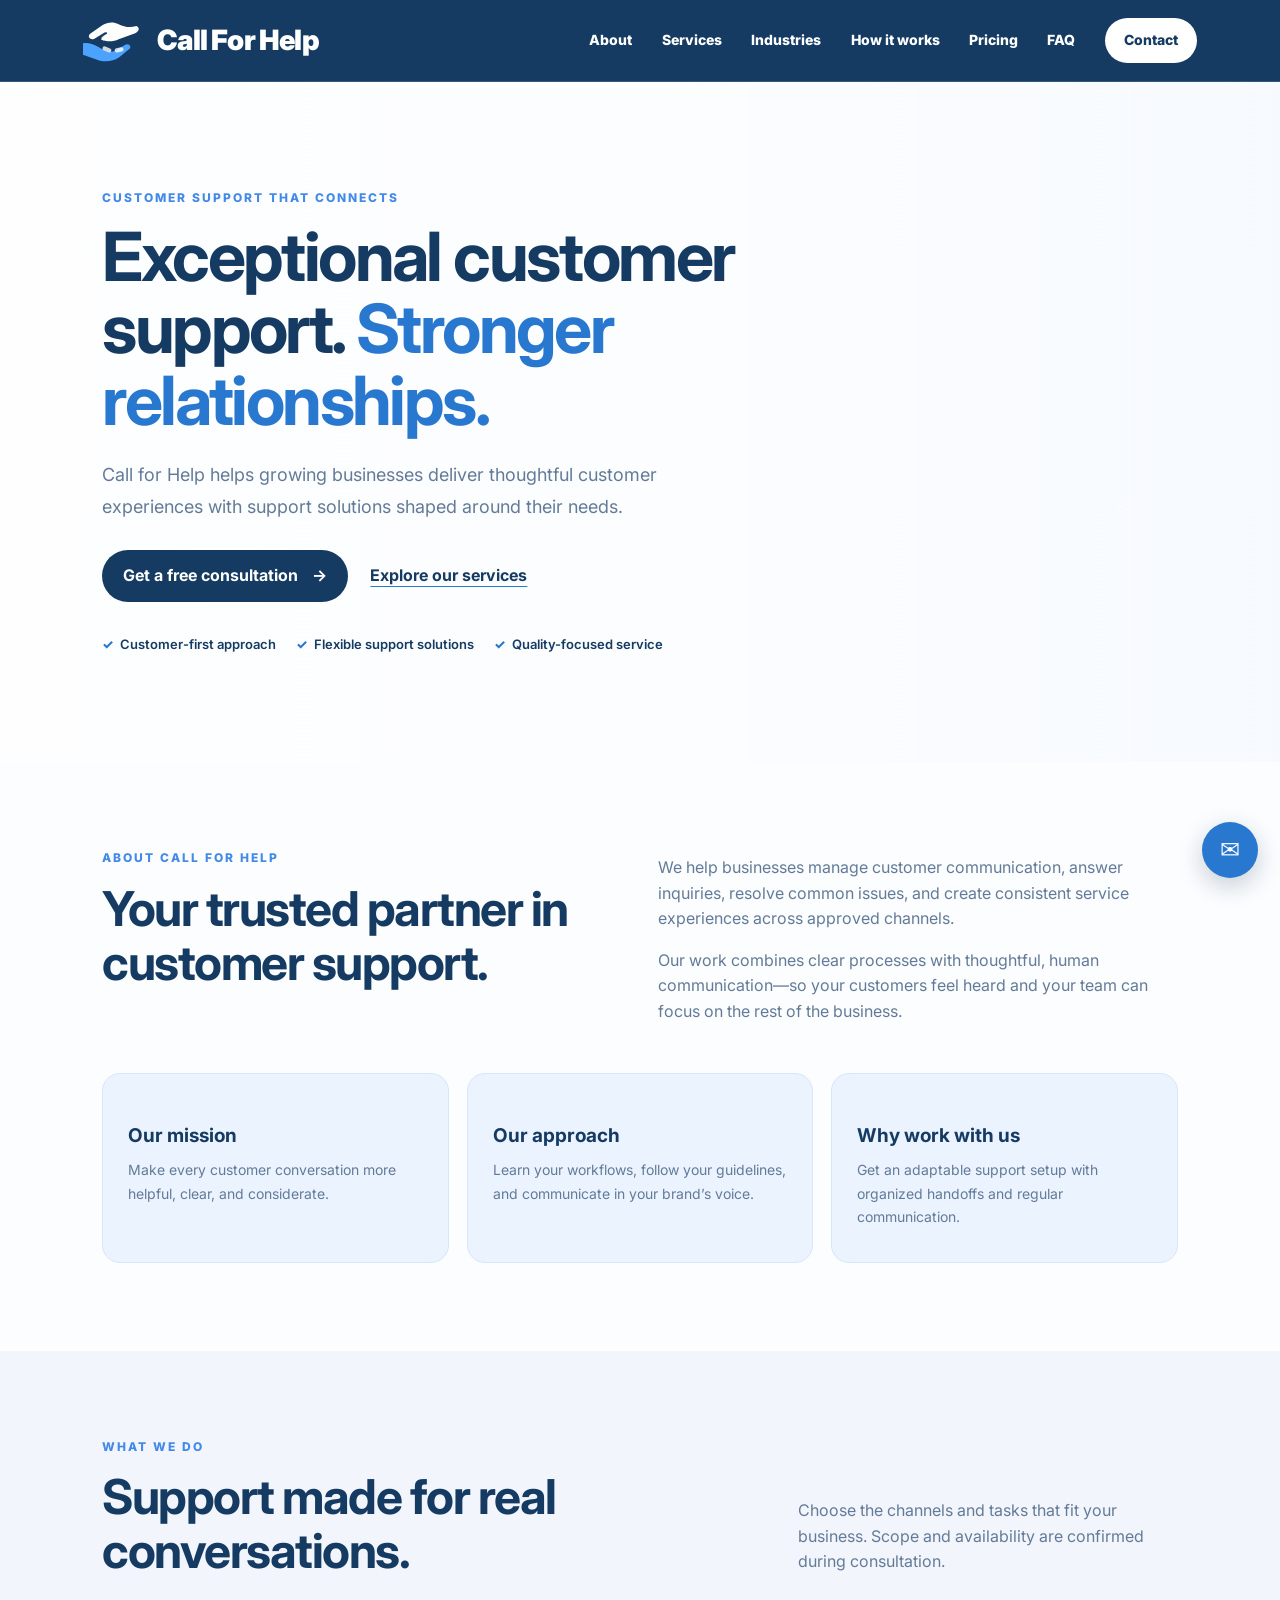
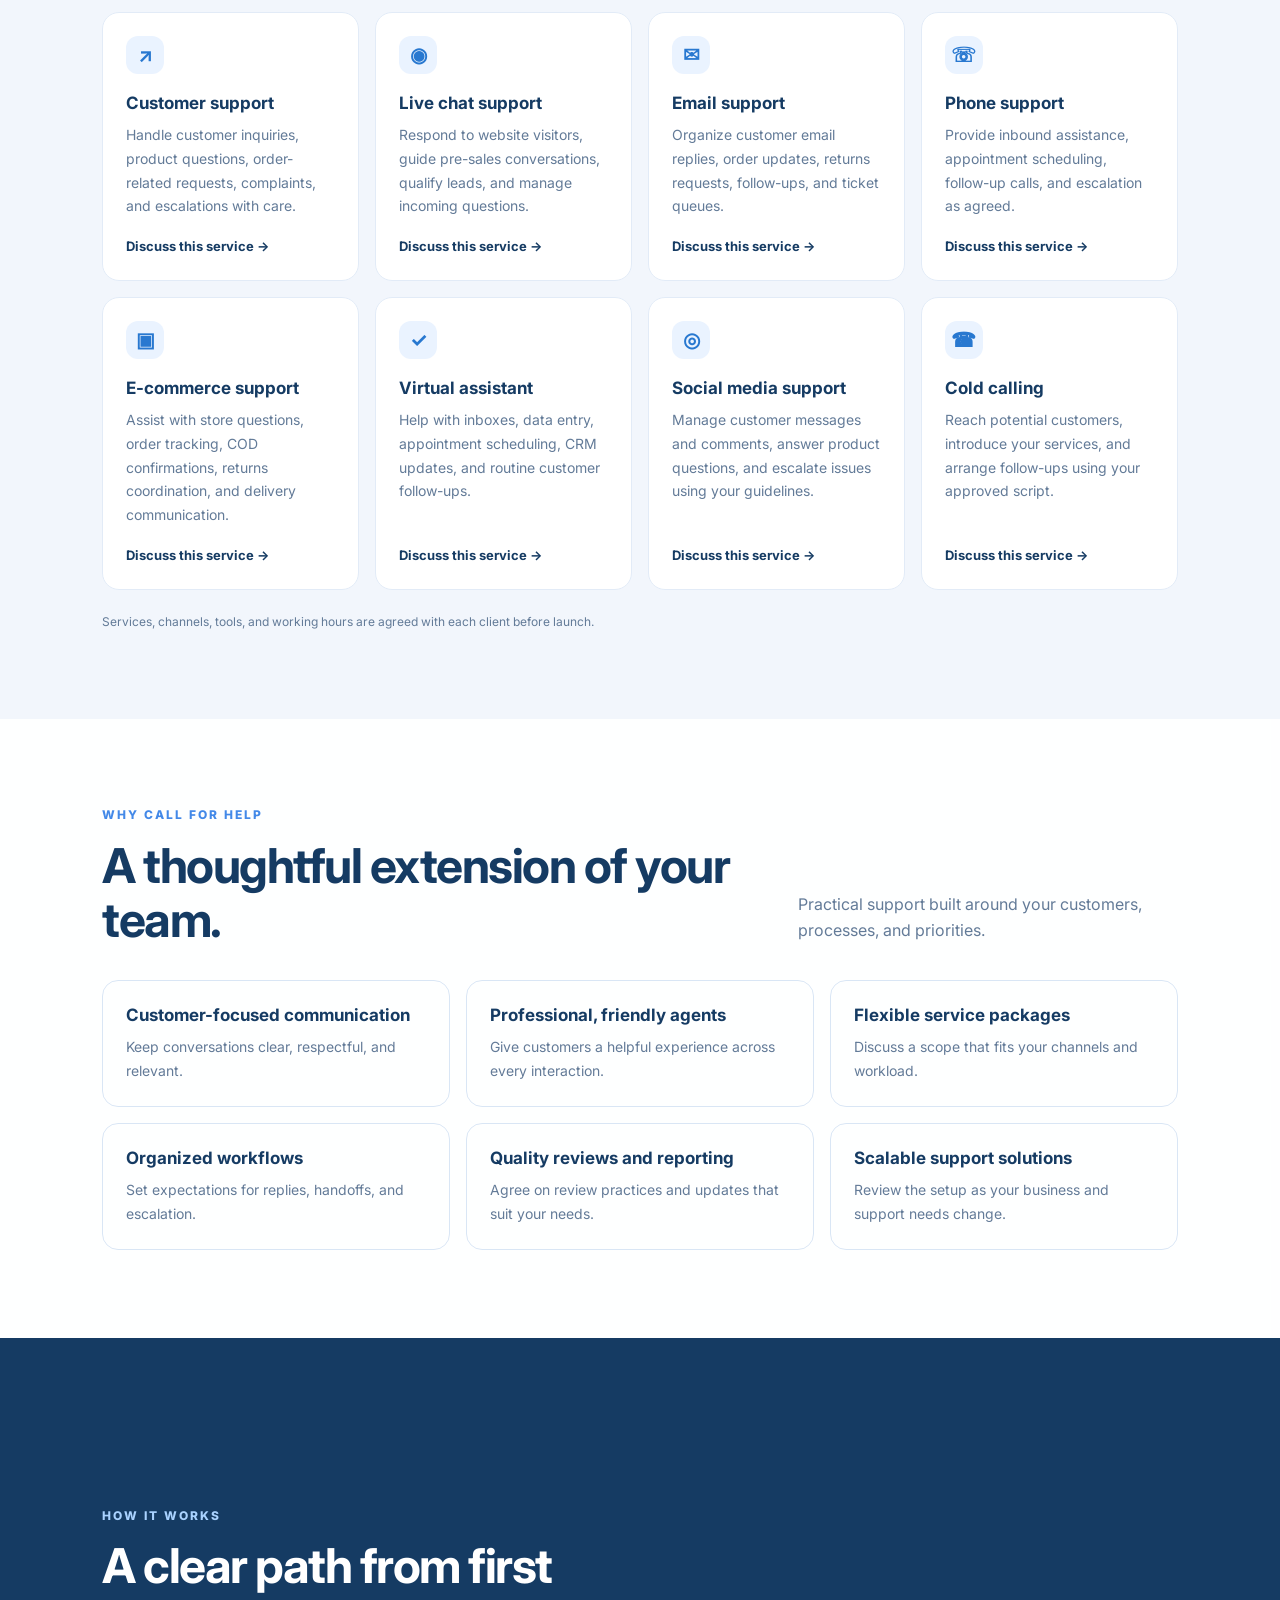
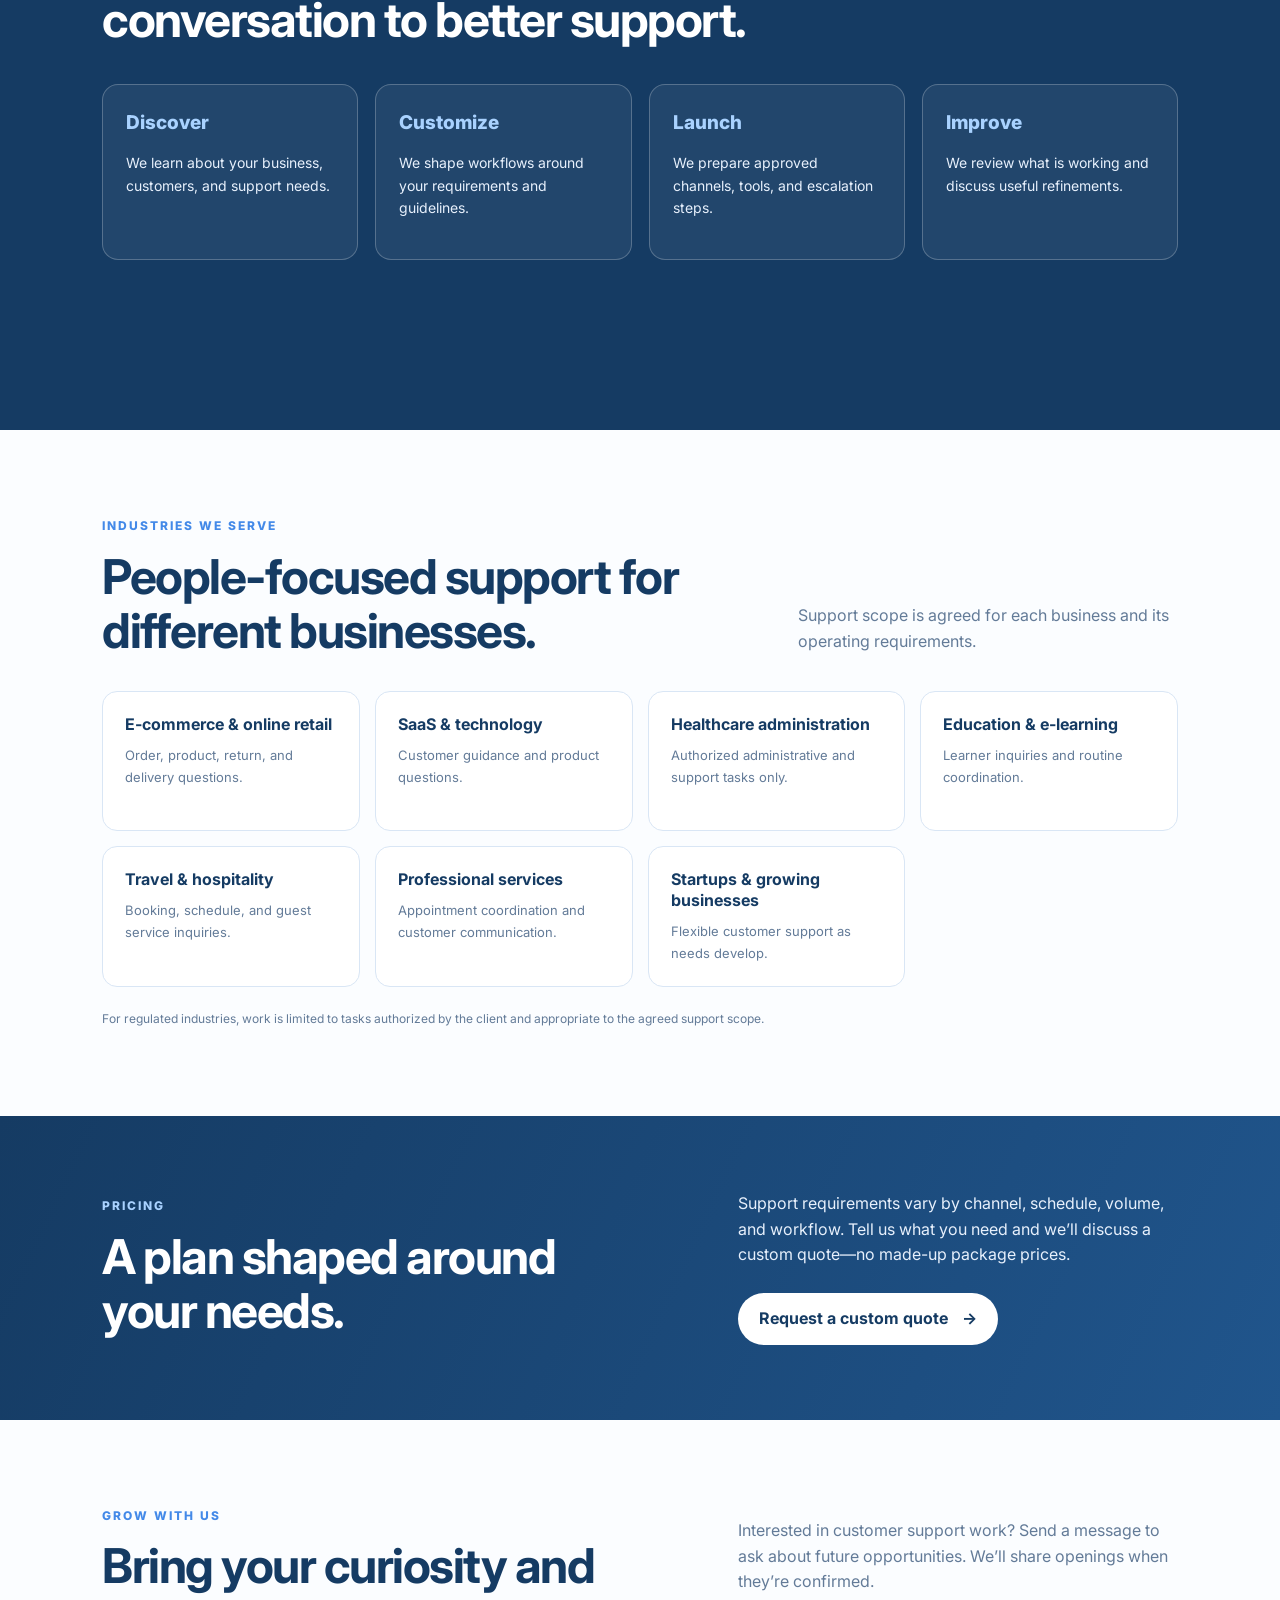
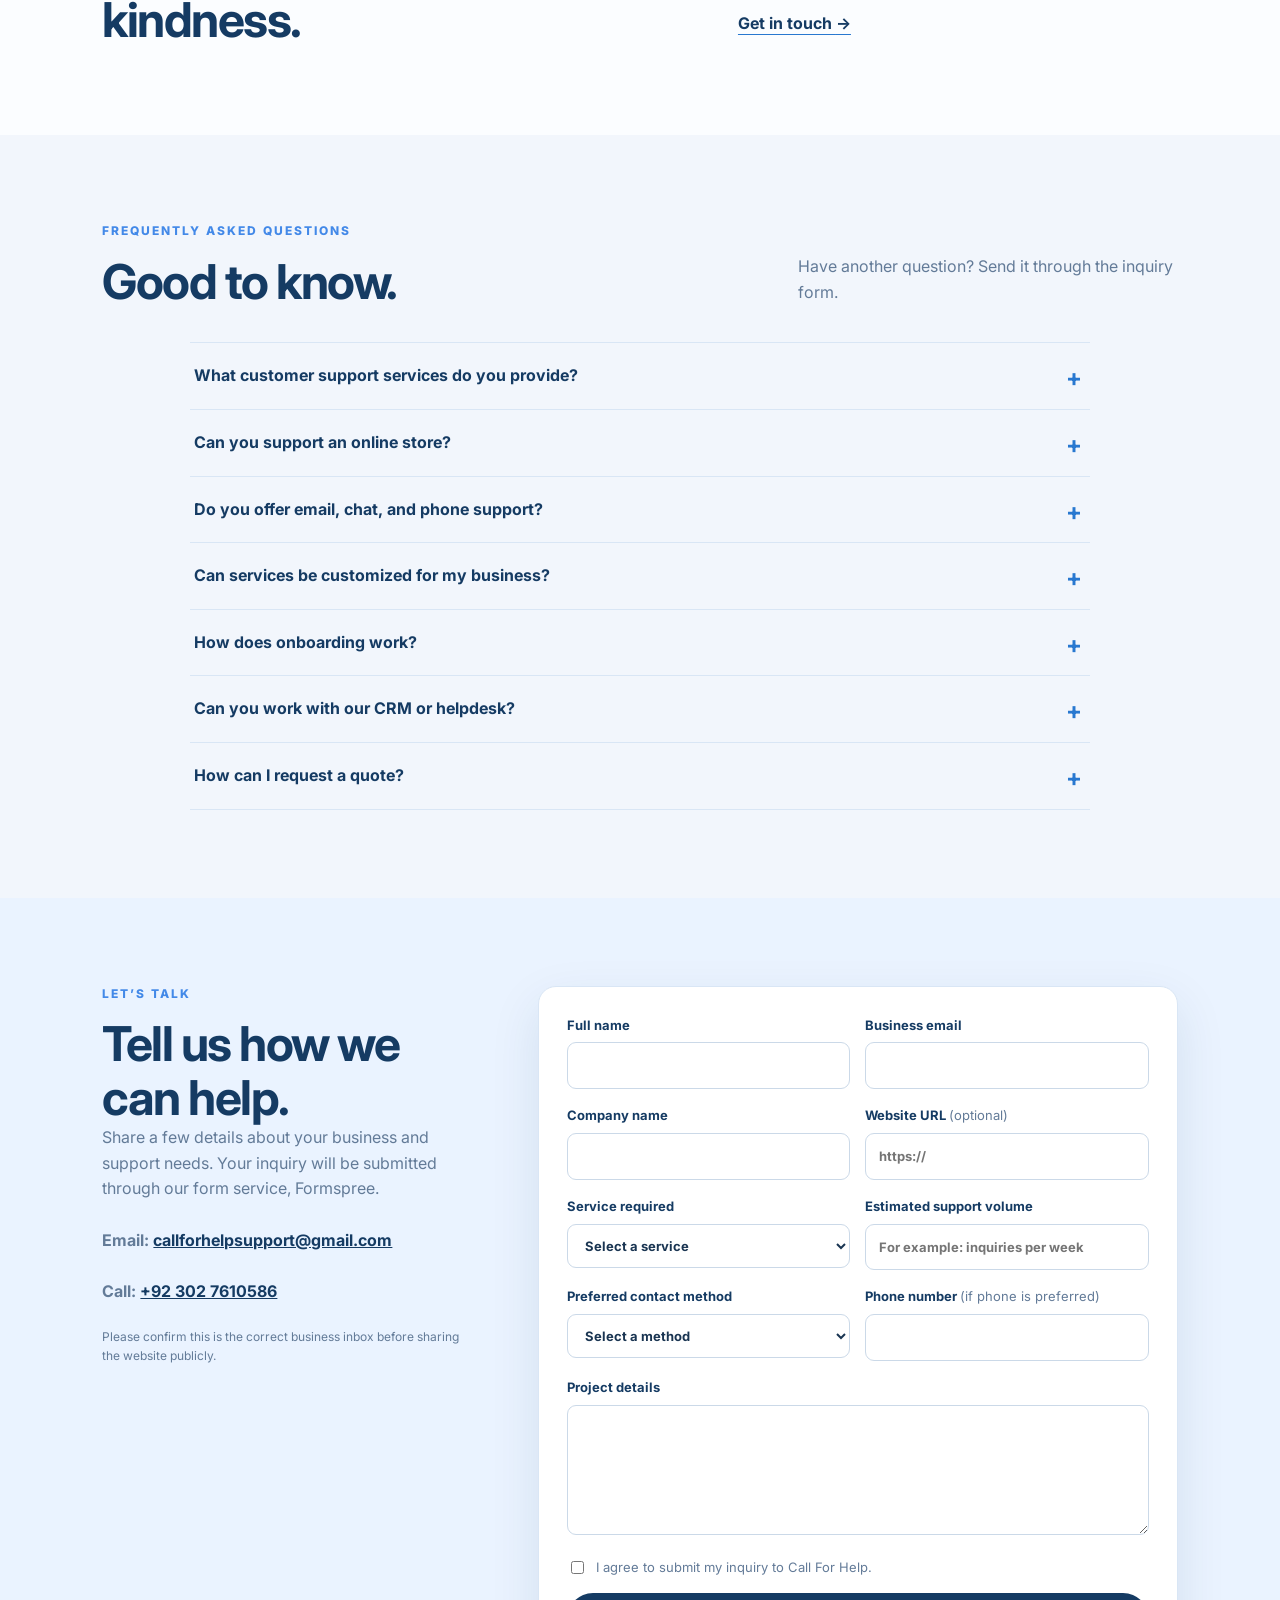
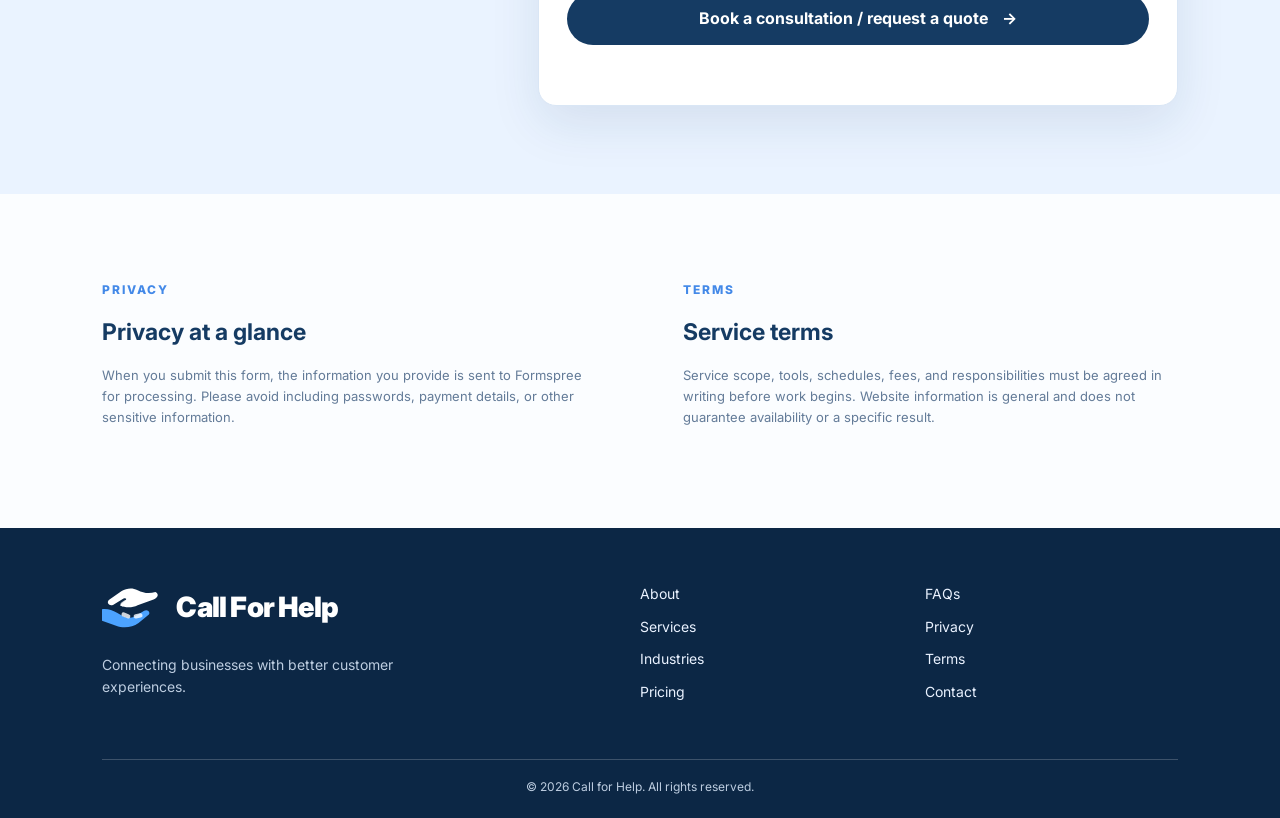
==== index.html @ e52db5e7 "Improve homepage SEO title and description" ====
<!DOCTYPE html>
<html lang="en">
<head>
  <meta charset="UTF-8">
  <meta name="viewport" content="width=device-width, initial-scale=1.0">
  <meta name="description" content="Call For Help provides professional customer support, live chat, email support, e-commerce assistance, virtual assistant and social media support for growing businesses.">
  <meta name="theme-color" content="#153b63">
  <meta property="og:title" content="Call for Help | Customer Support Services">
  <meta property="og:description" content="Customer support that helps businesses build better customer experiences.">
  <meta property="og:type" content="website">
  <title>Call For Help | Customer Support, Live Chat & Virtual Assistant Services</title>
  <link rel="icon" type="image/svg+xml" href="favicon.svg">
  <link rel="preconnect" href="https://fonts.googleapis.com">
  <link rel="preconnect" href="https://fonts.gstatic.com" crossorigin>
  <link href="https://fonts.googleapis.com/css2?family=Inter:wght@400;500;600;700;800&display=swap" rel="stylesheet">
  <link rel="stylesheet" href="style.css">
</head>
<body>
  <header class="site-header">
    <a class="brand" href="#home" aria-label="Call for Help home">
      <svg class="brand-mark" viewBox="0 0 64 48" aria-hidden="true"><path d="M57 8c-7 2-13 1-19-2-6-3-12-2-17 1L8 16c-3 2-2 6 2 6 1 0 2 0 3-1l10-6c2-1 4 0 2 2l-6 5c6 3 13 3 19 0l17-6c5-2 6-6 2-8Z" fill="#ffffff"/><path d="M7 27c7-2 13 0 19 3l7 4c4 2 8 2 12 0l10-6c3-2 7 1 5 4L49 41c-7 5-16 6-24 3L8 38c-6-2-7-8-1-11Z" fill="#4ca3ff" transform="translate(-10 0)"/><path d="M22 21l3-2m8 0 4-2m-14 15 5 2m8 0 5-1" fill="none" stroke="#fff" stroke-width="1.5" stroke-linecap="round" opacity=".8"/></svg>
      <span>Call For Help</span>
    </a>
    <button class="menu-toggle" type="button" aria-label="Open navigation" aria-expanded="false" aria-controls="main-nav">
      <span></span><span></span><span></span>
    </button>
    <nav class="main-nav" id="main-nav" aria-label="Main navigation">
      <a href="about.html">About</a>
      <a href="services.html">Services</a>
      <a href="industries.html">Industries</a>
      <a href="#how-it-works">How it works</a>
      <a href="pricing.html">Pricing</a>
      <a href="#faq">FAQ</a>
      <a class="nav-cta" href="contact.html">Contact</a>
    </nav>
  </header>

  <main>
    <section class="hero" id="home">
      <video class="hero-background-video" autoplay muted loop playsinline preload="metadata" aria-hidden="true">
        <source src="call-for-help-hero.mp4" type="video/mp4">
      </video>
      <div class="hero-copy">
        <p class="eyebrow">CUSTOMER SUPPORT THAT CONNECTS</p>
        <h1>Exceptional customer support. <span>Stronger relationships.</span></h1>
        <p class="hero-lede">Call for Help helps growing businesses deliver thoughtful customer experiences with support solutions shaped around their needs.</p>
        <div class="hero-actions">
          <a class="button" href="#contact">Get a free consultation <span aria-hidden="true">→</span></a>
          <a class="text-link" href="#services">Explore our services</a>
        </div>
        <ul class="trust-points" aria-label="Our approach">
          <li>Customer-first approach</li>
          <li>Flexible support solutions</li>
          <li>Quality-focused service</li>
        </ul>
      </div>
    </section>

    <section class="intro section-wrap" id="about">

      <div class="section-title">
        <p class="eyebrow">ABOUT CALL FOR HELP</p>
        <h2>Your trusted partner in customer support.</h2>
      </div>
      <div class="intro-copy">
        <p>We help businesses manage customer communication, answer inquiries, resolve common issues, and create consistent service experiences across approved channels.</p>
        <p>Our work combines clear processes with thoughtful, human communication—so your customers feel heard and your team can focus on the rest of the business.</p>
      </div>
      <div class="about-grid">
        <article class="soft-card"><span class="card-icon"></span><h3>Our mission</h3><p>Make every customer conversation more helpful, clear, and considerate.</p></article>
        <article class="soft-card"><span class="card-icon"></span><h3>Our approach</h3><p>Learn your workflows, follow your guidelines, and communicate in your brand’s voice.</p></article>
        <article class="soft-card"><span class="card-icon"></span><h3>Why work with us</h3><p>Get an adaptable support setup with organized handoffs and regular communication.</p></article>
      </div>
    </section>

    <section class="services section-wrap" id="services">
      <div class="section-heading">
        <div><p class="eyebrow">WHAT WE DO</p><h2>Support made for real conversations.</h2></div>
        <p>Choose the channels and tasks that fit your business. Scope and availability are confirmed during consultation.</p>
      </div>
      <div class="service-grid">
        <article class="service-card"><span class="service-icon">↗</span><h3>Customer support</h3><p>Handle customer inquiries, product questions, order-related requests, complaints, and escalations with care.</p><a href="#contact">Discuss this service <span aria-hidden="true">→</span></a></article>
        <article class="service-card"><span class="service-icon">◉</span><h3>Live chat support</h3><p>Respond to website visitors, guide pre-sales conversations, qualify leads, and manage incoming questions.</p><a href="#contact">Discuss this service <span aria-hidden="true">→</span></a></article>
        <article class="service-card"><span class="service-icon">✉</span><h3>Email support</h3><p>Organize customer email replies, order updates, returns requests, follow-ups, and ticket queues.</p><a href="#contact">Discuss this service <span aria-hidden="true">→</span></a></article>
        <article class="service-card"><span class="service-icon">☏</span><h3>Phone support</h3><p>Provide inbound assistance, appointment scheduling, follow-up calls, and escalation as agreed.</p><a href="#contact">Discuss this service <span aria-hidden="true">→</span></a></article>
        <article class="service-card"><span class="service-icon">▣</span><h3>E-commerce support</h3><p>Assist with store questions, order tracking, COD confirmations, returns coordination, and delivery communication.</p><a href="#contact">Discuss this service <span aria-hidden="true">→</span></a></article>
        <article class="service-card"><span class="service-icon">✓</span><h3>Virtual assistant</h3><p>Help with inboxes, data entry, appointment scheduling, CRM updates, and routine customer follow-ups.</p><a href="#contact">Discuss this service <span aria-hidden="true">→</span></a></article>
        <article class="service-card"><span class="service-icon">◎</span><h3>Social media support</h3><p>Manage customer messages and comments, answer product questions, and escalate issues using your guidelines.</p><a href="#contact">Discuss this service <span aria-hidden="true">→</span></a></article>
        <article class="service-card"><span class="service-icon">☎</span><h3>Cold calling</h3><p>Reach potential customers, introduce your services, and arrange follow-ups using your approved script.</p><a href="#contact">Discuss this service <span aria-hidden="true">→</span></a></article>
      </div>
      <p class="fine-print">Services, channels, tools, and working hours are agreed with each client before launch.</p>
    </section>

    <section class="benefits section-wrap" id="why-us">
      <video class="benefits-background-video" autoplay muted loop playsinline preload="metadata" aria-hidden="true">
        <source src="why-call-for-help-bg.mp4" type="video/mp4">
      </video>
<div class="section-heading">
        <div><p class="eyebrow">WHY CALL FOR HELP</p><h2>A thoughtful extension of your team.</h2></div>
        <p>Practical support built around your customers, processes, and priorities.</p>
      </div>
      <div class="benefit-grid">
        <article><h3>Customer-focused communication</h3><p>Keep conversations clear, respectful, and relevant.</p></article>
        <article><h3>Professional, friendly agents</h3><p>Give customers a helpful experience across every interaction.</p></article>
        <article><h3>Flexible service packages</h3><p>Discuss a scope that fits your channels and workload.</p></article>
        <article><h3>Organized workflows</h3><p>Set expectations for replies, handoffs, and escalation.</p></article>
        <article><h3>Quality reviews and reporting</h3><p>Agree on review practices and updates that suit your needs.</p></article>
        <article><h3>Scalable support solutions</h3><p>Review the setup as your business and support needs change.</p></article>
      </div>
    </section>

    <section class="process" id="how-it-works">
      <div class="section-wrap">
        <p class="eyebrow">HOW IT WORKS</p>
        <h2>A clear path from first conversation to better support.</h2>
        <div class="process-grid">
          <article><span>Discover</span><p>We learn about your business, customers, and support needs.</p></article>
          <article><span>Customize</span><p>We shape workflows around your requirements and guidelines.</p></article>
          <article><span>Launch</span><p>We prepare approved channels, tools, and escalation steps.</p></article>
          <article><span>Improve</span><p>We review what is working and discuss useful refinements.</p></article>
        </div>
      </div>
    </section>

    <section class="industries section-wrap" id="industries">
      <div class="section-heading">
        <div><p class="eyebrow">INDUSTRIES WE SERVE</p><h2>People-focused support for different businesses.</h2></div>
        <p>Support scope is agreed for each business and its operating requirements.</p>
      </div>
      <div class="industry-grid">
        <article><h3>E-commerce & online retail</h3><p>Order, product, return, and delivery questions.</p></article>
        <article><h3>SaaS & technology</h3><p>Customer guidance and product questions.</p></article>
        <article><h3>Healthcare administration</h3><p>Authorized administrative and support tasks only.</p></article>
        <article><h3>Education & e-learning</h3><p>Learner inquiries and routine coordination.</p></article>
        <article><h3>Travel & hospitality</h3><p>Booking, schedule, and guest service inquiries.</p></article>
        <article><h3>Professional services</h3><p>Appointment coordination and customer communication.</p></article>
        <article><h3>Startups & growing businesses</h3><p>Flexible customer support as needs develop.</p></article>
      </div>
      <p class="fine-print">For regulated industries, work is limited to tasks authorized by the client and appropriate to the agreed support scope.</p>
    </section>

    <section class="pricing" id="pricing">
      <div class="pricing-inner">
        <div><p class="eyebrow">PRICING</p><h2>A plan shaped around your needs.</h2></div>
        <div><p>Support requirements vary by channel, schedule, volume, and workflow. Tell us what you need and we’ll discuss a custom quote—no made-up package prices.</p><a class="button button-light" href="#contact">Request a custom quote <span aria-hidden="true">→</span></a></div>
      </div>
    </section>

    <section class="careers section-wrap" id="careers">
      <div><p class="eyebrow">GROW WITH US</p><h2>Bring your curiosity and kindness.</h2></div>
      <div><p>Interested in customer support work? Send a message to ask about future opportunities. We’ll share openings when they’re confirmed.</p><a class="text-link" href="#contact">Get in touch <span aria-hidden="true">→</span></a></div>
    </section>

    <section class="faq section-wrap" id="faq">
      <div class="section-heading"><div><p class="eyebrow">FREQUENTLY ASKED QUESTIONS</p><h2>Good to know.</h2></div><p>Have another question? Send it through the inquiry form.</p></div>
      <div class="faq-list">
        <details><summary>What customer support services do you provide?</summary><p>Possible services include customer support, live chat, email, phone, e-commerce, virtual assistant, social media, and cold calling. We confirm the available scope together.</p></details>
        <details><summary>Can you support an online store?</summary><p>We can discuss order status, product questions, COD confirmation, returns coordination, and delivery-related communication according to your store processes.</p></details>
        <details><summary>Do you offer email, chat, and phone support?</summary><p>These channels can be discussed during consultation. Availability and coverage depend on the agreed service scope.</p></details>
        <details><summary>Can services be customized for my business?</summary><p>Yes. We can discuss your channels, workflows, guidelines, schedule, and escalation requirements before agreeing on a setup.</p></details>
        <details><summary>How does onboarding work?</summary><p>We start by learning your business and support needs, then agree on workflows, approved tools, guidelines, and launch steps.</p></details>
        <details><summary>Can you work with our CRM or helpdesk?</summary><p>Tell us which tools you use. Any access, compatibility, and integration needs must be reviewed and agreed before work begins.</p></details>
        <details><summary>How can I request a quote?</summary><p>Use the inquiry form below and include your service needs, expected support volume, and preferred contact method.</p></details>
      </div>
    </section>

    <section class="contact-section" id="contact">
      <div class="section-wrap contact-layout">
        <div class="contact-copy">
          <p class="eyebrow">LET’S TALK</p>
          <h2>Tell us how we can help.</h2>
          <p>Share a few details about your business and support needs. Your inquiry will be submitted through our form service, Formspree.</p>
          <p class="contact-email">Email: <a href="mailto:callforhelpsupport@gmail.com">callforhelpsupport@gmail.com</a></p>
          <p class="contact-email">Call: <a href="tel:+923027610586">+92 302 7610586</a></p>
          <p class="fine-print">Please confirm this is the correct business inbox before sharing the website publicly.</p>
        </div>
        <form class="contact-form" id="inquiry-form">
          <div class="form-row">
            <label>Full name<input name="name" autocomplete="name" required></label>
            <label>Business email<input name="email" type="email" autocomplete="email" required></label>
          </div>
          <div class="form-row">
            <label>Company name<input name="company" autocomplete="organization" required></label>
            <label>Website URL <span>(optional)</span><input name="website" type="url" placeholder="https://"></label>
          </div>
          <div class="form-row">
            <label>Service required<select name="service" required><option value="" selected disabled>Select a service</option><option>Customer support</option><option>Live chat support</option><option>Email support</option><option>Phone support</option><option>E-commerce support</option><option>Virtual assistant</option><option>Social media support</option><option>Cold calling</option><option>Not sure yet</option></select></label>
            <label>Estimated support volume<input name="volume" placeholder="For example: inquiries per week" required></label>
          </div>
          <div class="form-row">
            <label>Preferred contact method<select name="contactMethod" required><option value="" selected disabled>Select a method</option><option>Email</option><option>Phone</option><option>Video call</option></select></label>
            <label>Phone number <span>(if phone is preferred)</span><input name="phone" type="tel" autocomplete="tel"></label>
          </div>
          <label>Project details<textarea name="details" rows="5" required></textarea></label>
          <label class="honeypot" aria-hidden="true">Leave this field empty<input name="website_check" tabindex="-1" autocomplete="off"></label>
          <label class="consent"><input name="consent" type="checkbox" required><span>I agree to submit my inquiry to Call For Help.</span></label>
          <button class="button" type="submit">Book a consultation / request a quote <span aria-hidden="true">→</span></button>
          <p class="form-status" id="form-status" role="status" aria-live="polite"></p>
        </form>
      </div>
    </section>

    <section class="legal section-wrap" id="privacy">
      <div><p class="eyebrow">PRIVACY</p><h2>Privacy at a glance</h2><p>When you submit this form, the information you provide is sent to Formspree for processing. Please avoid including passwords, payment details, or other sensitive information.</p></div>
      <div id="terms"><p class="eyebrow">TERMS</p><h2>Service terms</h2><p>Service scope, tools, schedules, fees, and responsibilities must be agreed in writing before work begins. Website information is general and does not guarantee availability or a specific result.</p></div>
    </section>
  </main>

  <footer class="site-footer">
    <div class="footer-brand"><a class="brand" href="#home"><svg class="brand-mark" viewBox="0 0 64 48" aria-hidden="true"><path d="M57 8c-7 2-13 1-19-2-6-3-12-2-17 1L8 16c-3 2-2 6 2 6 1 0 2 0 3-1l10-6c2-1 4 0 2 2l-6 5c6 3 13 3 19 0l17-6c5-2 6-6 2-8Z" fill="#ffffff"/><path d="M7 27c7-2 13 0 19 3l7 4c4 2 8 2 12 0l10-6c3-2 7 1 5 4L49 41c-7 5-16 6-24 3L8 38c-6-2-7-8-1-11Z" fill="#4ca3ff" transform="translate(-10 0)"/><path d="M22 21l3-2m8 0 4-2m-14 15 5 2m8 0 5-1" fill="none" stroke="#fff" stroke-width="1.5" stroke-linecap="round" opacity=".8"/></svg><span>Call For Help</span></a><p>Connecting businesses with better customer experiences.</p></div>
    <div class="footer-links">
  <a href="about.html">About</a>
  <a href="services.html">Services</a>
  <a href="industries.html">Industries</a>
  <a href="pricing.html">Pricing</a>
</div>

<div class="footer-links">
  <a href="#faq">FAQs</a>
  <a href="#privacy">Privacy</a>
  <a href="#terms">Terms</a>
  <a href="contact.html">Contact</a>
</div>
    <p class="copyright">© <span id="current-year">2026</span> Call for Help. All rights reserved.</p>
  </footer>

  <section class="chat-popover" id="chat-popover" role="dialog" aria-label="Contact Call for Help" hidden>
    <div class="chat-popover-head">
      <span class="chat-status" aria-hidden="true"></span>
      <div><strong>Call for Help</strong><small>How can we help?</small></div>
      <button class="chat-close" id="chat-close" type="button" aria-label="Close contact box">×</button>
    </div>
    <p>Send us your question or tell us about the support your business needs.</p>
    <a class="chat-action" href="#contact" id="chat-form-link">Open inquiry form <span aria-hidden="true">→</span></a>
    <a class="chat-email" href="tel:+923027610586">Call +92 302 7610586</a>
    <a class="chat-email" href="mailto:callforhelpsupport@gmail.com">Email Call for Help</a>
  </section>
  <button class="floating-contact" id="chat-toggle" type="button" aria-label="Open contact box" aria-expanded="false" aria-controls="chat-popover">✉</button>
  <script src="Script.js"></script>
</body>
</html>
---- style.css ----
:root {
  --navy: #153b63;
  --navy-deep: #0c2745;
  --teal: #2878d0;
  --teal-pale: #eaf3ff;
  --orange: #4389e8;
  --ink: #1a3552;
  --muted: #637b98;
  --paper: #fbfdff;
  --white: #fff;
  --line: #d9e6f5;
  --shadow: 0 18px 50px rgba(21, 59, 99, .10);
}

* { box-sizing: border-box; }
html { scroll-behavior: smooth; scroll-padding-top: 90px; }
body { margin: 0; color: var(--ink); background: var(--paper); font-family: Inter, Arial, sans-serif; line-height: 1.6; }
img { max-width: 100%; }
a { color: inherit; }
button, input, select, textarea { font: inherit; }

.site-header {
  position: sticky; top: 0; z-index: 20; min-height: 82px; padding: 14px 6.5%;
  display: flex; align-items: center; justify-content: space-between; gap: 28px;
  background: var(--navy); border-bottom: 1px solid rgba(255, 255, 255, .15); backdrop-filter: blur(12px);
}
.brand { display: inline-flex; align-items: center; gap: 14px; color: var(--navy); text-decoration: none; white-space: nowrap; font-size: 28px; line-height: 1.1; font-weight: 900; letter-spacing: -.8px; }
.site-header .brand { color: white; }
.brand-mark { width: 60px; height: 48px; flex: 0 0 auto; color: var(--orange); stroke-width: 4.5; }
.brand-mark path { stroke-width: 4.5; }
.main-nav { display: flex; align-items: center; gap: clamp(20px, 2.3vw, 34px); }
.main-nav a { color: white; text-decoration: none; font-size: 14px; font-weight: 800; white-space: nowrap; }
.site-header .main-nav a:hover { color: #a9d2ff; }
.main-nav a:hover, .footer-links a:hover { color: var(--teal); }
.main-nav .nav-cta { padding: 11px 19px; color: var(--navy); background: white; border-radius: 999px; }
.main-nav .nav-cta:hover { color: var(--white); background: var(--navy); }
.site-header .main-nav .nav-cta:hover { color: var(--navy); background: #eaf3ff; }
.menu-toggle { display: none; border: 0; background: transparent; padding: 8px; cursor: pointer; }
.menu-toggle span { display: block; width: 25px; height: 2px; margin: 5px 0; border-radius: 2px; background: white; }

.hero { position: relative; isolation: isolate; overflow: hidden; min-height: 680px; padding: 75px 8%; display: grid; grid-template-columns: minmax(0, 1fr); align-items: center; background: #f2f7ff; }
.hero-background-video { position: absolute; inset: 0; z-index: 0; width: 100%; height: 100%; object-fit: cover; object-position: center; }
.hero::before { content: ""; position: absolute; inset: 0; z-index: 1; background: linear-gradient(90deg, rgba(255,255,255,.91) 0%, rgba(255,255,255,.74) 52%, rgba(255,255,255,.34) 100%); pointer-events: none; }
.hero-copy { position: relative; z-index: 2; max-width: 850px; }
.eyebrow { margin: 0 0 15px; color: var(--orange); font-size: 12px; line-height: 1.4; font-weight: 800; letter-spacing: 2px; text-transform: uppercase; }
h1, h2, h3, p { margin-top: 0; }
.hero h1 { margin-bottom: 22px; color: var(--navy); font-size: clamp(42px, 5.3vw, 68px); line-height: 1.06; letter-spacing: -2.6px; }
.hero h1 span { color: var(--teal); }
.hero-lede { max-width: 590px; margin-bottom: 0; color: var(--muted); font-size: 18px; line-height: 1.75; }
.hero-actions { margin-top: 28px; display: flex; align-items: center; flex-wrap: wrap; gap: 22px; }
.button { display: inline-flex; align-items: center; justify-content: center; gap: 14px; min-height: 50px; padding: 13px 21px; border: 0; border-radius: 999px; color: var(--white); background: var(--navy); text-decoration: none; font-weight: 700; cursor: pointer; transition: transform .18s ease, background .18s ease; }
.button:hover { transform: translateY(-2px); background: var(--teal); }
.text-link { color: var(--navy); font-weight: 700; text-decoration-color: var(--teal); text-underline-offset: 5px; }
.trust-points { margin: 32px 0 0; padding: 0; display: flex; flex-wrap: wrap; gap: 10px 20px; list-style: none; color: var(--navy); font-size: 13px; font-weight: 600; }
.trust-points li::before { content: "✓"; margin-right: 7px; color: var(--teal); font-weight: 800; }

.section-wrap { padding: 88px 8%; }
.section-title h2, .section-heading h2, .process h2, .pricing h2, .careers h2, .contact-copy h2 { max-width: 700px; margin: 0; color: var(--navy); font-size: clamp(34px, 4vw, 48px); line-height: 1.12; letter-spacing: -1.5px; }
#about .section-title h2.about-heading-animate { animation: about-heading-entrance 1s cubic-bezier(.2,.75,.25,1) both; }
@keyframes about-heading-entrance {
  from { opacity: 0; transform: translateY(30px) scale(.97); }
  to { opacity: 1; transform: translateY(0) scale(1); }
}
@media (prefers-reduced-motion: reduce) {
  #about .section-title h2 { animation: none; }
}
.intro { display: grid; grid-template-columns: .95fr 1.05fr; gap: 26px 8%; align-items: start; }

.intro-copy { padding-top: 5px; color: var(--muted); font-size: 16px; }
.intro-copy p:last-child { margin-bottom: 0; }
.about-grid { grid-column: 1 / -1; margin-top: 22px; display: grid; grid-template-columns: repeat(3, 1fr); gap: 18px; }
.soft-card { min-height: 190px; padding: 25px; background: var(--teal-pale); border: 1px solid #d7e6f8; border-radius: 18px; }
.card-icon { display: inline-block; margin-bottom: 17px; color: var(--teal); font-size: 12px; font-weight: 800; letter-spacing: 1px; }
.soft-card h3, .service-card h3, .benefit-grid h3, .industry-grid h3 { margin-bottom: 9px; color: var(--navy); font-size: 19px; line-height: 1.3; }
.soft-card p, .service-card p, .benefit-grid p, .industry-grid p { margin-bottom: 0; color: var(--muted); font-size: 14px; line-height: 1.7; }

.services { background: #f2f6fc; }
.section-heading { margin-bottom: 34px; display: flex; align-items: end; justify-content: space-between; gap: 30px; }
.section-heading > p { max-width: 380px; margin-bottom: 3px; color: var(--muted); }
.service-grid { display: grid; grid-template-columns: repeat(4, minmax(0, 1fr)); gap: 16px; }
.service-card { min-height: 258px; padding: 23px; display: flex; flex-direction: column; align-items: flex-start; background: var(--white); border: 1px solid #e2ebf7; border-radius: 17px; transition: transform .2s ease, box-shadow .2s ease; }
.service-card.reveal-ready { opacity: 0; transform: translateY(18px); }
.service-card.reveal-entering { animation: service-card-entrance .65s ease-out var(--reveal-delay, 0ms) both; }
.service-card.reveal-visible { opacity: 1; transform: translateY(0); }
@keyframes service-card-entrance {
  from { opacity: 0; transform: translateY(18px); }
  to { opacity: 1; transform: translateY(0); }
}
.service-card:hover { transform: translateY(-4px); box-shadow: var(--shadow); }
.service-icon { width: 38px; height: 38px; margin-bottom: 18px; display: grid; place-items: center; color: var(--teal); background: var(--teal-pale); border-radius: 12px; font-size: 20px; font-weight: 700; }
.service-card h3 { font-size: 17px; }
.service-card p { flex: 1; }
.service-card a { margin-top: 18px; color: var(--navy); font-size: 13px; font-weight: 700; text-decoration: none; }
.service-card a:hover { color: var(--teal); }
.fine-print { margin: 22px 0 0; color: var(--muted); font-size: 12px; line-height: 1.6; }

.benefits { position: relative; isolation: isolate; overflow: hidden; }
.benefits-background-video { position: absolute; inset: 0; z-index: 0; width: 100%; height: 100%; object-fit: cover; object-position: center; }
.benefits::before { content: ""; position: absolute; inset: 0; z-index: 1; background: rgba(255,255,255,.78); pointer-events: none; }
.benefits > :not(.benefits-background-video) { position: relative; z-index: 2; }
.benefit-grid { display: grid; grid-template-columns: repeat(3, 1fr); gap: 16px; }
.benefit-grid article { padding: 23px; border: 1px solid var(--line); border-radius: 16px; }
.benefit-grid article > span { display: inline-block; margin-bottom: 22px; color: var(--teal); font-size: 12px; font-weight: 800; letter-spacing: 1px; }
.benefit-grid h3 { font-size: 17px; }
.process { padding: 82px 0; color: white; background: var(--navy); }
.process .eyebrow { color: #a9d2ff; }
.process h2 { max-width: 720px; margin-bottom: 37px; color: white; }
.process-grid { display: grid; grid-template-columns: repeat(4, 1fr); gap: 17px; }
.process-grid article { min-height: 176px; padding: 23px; border: 1px solid rgba(255,255,255,.23); border-radius: 16px; background: rgba(255,255,255,.06); }
.process-grid article span { display: block; margin-bottom: 14px; color: #a9d2ff; font-size: 19px; font-weight: 800; }
.process-grid article p { margin: 0; color: #e7f0fc; font-size: 14px; }

.industries { background: var(--paper); }
.industry-grid { display: grid; grid-template-columns: repeat(4, 1fr); gap: 15px; }
.industry-grid article { min-height: 140px; padding: 22px; background: white; border: 1px solid var(--line); border-radius: 15px; }
.industry-grid h3 { font-size: 16px; }
.industry-grid p { font-size: 13px; }
.pricing { padding: 75px 8%; color: white; background: linear-gradient(115deg, var(--navy) 0%, #20558c 100%); }
.pricing-inner { display: grid; grid-template-columns: 1fr .8fr; gap: 8%; align-items: center; }
.pricing .eyebrow { color: #a9d2ff; }
.pricing h2 { color: white; }
.pricing-inner > div:last-child p { color: #e7f0fc; }
.button-light { margin-top: 9px; color: var(--navy); background: white; }
.button-light:hover { color: white; }
.careers { display: grid; grid-template-columns: 1fr .8fr; gap: 8%; align-items: center; }
.careers > div:last-child p { color: var(--muted); }
.faq { background: #f2f6fc; }
.faq-list { max-width: 900px; margin: 0 auto; border-top: 1px solid var(--line); }
.faq-list details { padding: 20px 4px; border-bottom: 1px solid var(--line); }
.faq-list summary { position: relative; padding-right: 35px; color: var(--navy); font-weight: 700; cursor: pointer; list-style: none; }
.faq-list summary::-webkit-details-marker { display: none; }
.faq-list summary::after { content: "+"; position: absolute; right: 4px; top: -4px; color: var(--teal); font-size: 24px; }
.faq-list details[open] summary::after { content: "−"; }
.faq-list details p { max-width: 760px; margin: 13px 0 0; color: var(--muted); }

.contact-section { padding: 88px 0; background: var(--teal-pale); }
.contact-layout { display: grid; grid-template-columns: .72fr 1.28fr; gap: 7%; align-items: start; padding-top: 0; padding-bottom: 0; }
.contact-copy > p:not(.eyebrow) { color: var(--muted); }
.contact-email { margin-top: 26px; font-weight: 700; }
.contact-email a { color: var(--navy); }
.contact-form { padding: 28px; background: white; border: 1px solid #d9e6f5; border-radius: 18px; box-shadow: var(--shadow); }
.form-row { display: grid; grid-template-columns: 1fr 1fr; gap: 15px; }
.contact-form label { margin-bottom: 16px; display: block; color: var(--navy); font-size: 13px; font-weight: 700; }
.contact-form label > span { color: var(--muted); font-weight: 400; }
.contact-form input:not([type="checkbox"]), .contact-form select, .contact-form textarea { width: 100%; margin-top: 7px; padding: 12px 13px; color: var(--ink); background: white; border: 1px solid #cbd9e8; border-radius: 9px; outline: none; }
.contact-form input:focus, .contact-form select:focus, .contact-form textarea:focus { border-color: var(--teal); box-shadow: 0 0 0 3px rgba(40,120,208,.15); }
.contact-form textarea { resize: vertical; }
.contact-form .consent { display: flex; align-items: flex-start; gap: 9px; color: var(--muted); font-weight: 500; }
.contact-form .consent input { margin-top: 4px; accent-color: var(--teal); }
.contact-form .button { width: 100%; }
.form-status { min-height: 1.5em; margin: 13px 0 0; color: var(--navy); font-size: 13px; }
.honeypot { position: absolute; left: -10000px; width: 1px; height: 1px; overflow: hidden; }
.legal { display: grid; grid-template-columns: 1fr 1fr; gap: 8%; }
.legal h2 { margin-bottom: 14px; color: var(--navy); font-size: 23px; }
.legal p:not(.eyebrow) { color: var(--muted); font-size: 13px; }
.site-footer { padding: 55px 8% 22px; display: grid; grid-template-columns: 2fr 1fr 1fr; gap: 32px; color: #eaf2ff; background: var(--navy-deep); }
.footer-brand .brand { color: white; }
.footer-brand p { max-width: 330px; margin-top: 15px; color: #bdcde0; font-size: 14px; }
.footer-links { display: flex; flex-direction: column; gap: 10px; }
.footer-links a { width: fit-content; color: #eaf2ff; text-decoration: none; font-size: 14px; }
.copyright { grid-column: 1 / -1; margin: 14px 0 0; padding-top: 17px; border-top: 1px solid rgba(255,255,255,.2); color: #bdcde0; text-align: center; font-size: 12px; }
.floating-contact { position: fixed; right: 22px; bottom: 22px; z-index: 16; width: 56px; height: 56px; display: grid; place-items: center; padding: 0; border: 0; color: white; background: var(--teal); border-radius: 50%; box-shadow: 0 8px 24px rgba(12,39,69,.22); text-decoration: none; font-size: 24px; cursor: pointer; }
.floating-contact:hover { background: var(--orange); }
.chat-popover { position: fixed; right: 22px; bottom: 92px; z-index: 16; width: min(350px, calc(100vw - 32px)); padding: 19px; color: var(--ink); background: white; border: 1px solid var(--line); border-radius: 18px; box-shadow: 0 18px 48px rgba(12,39,69,.2); }
.chat-popover[hidden] { display: none; }
.chat-popover-head { display: flex; align-items: center; gap: 11px; }
.chat-status { width: 10px; height: 10px; flex: 0 0 auto; border-radius: 50%; background: var(--teal); box-shadow: 0 0 0 4px var(--teal-pale); }
.chat-popover-head strong, .chat-popover-head small { display: block; }
.chat-popover-head strong { color: var(--navy); font-size: 15px; }
.chat-popover-head small { color: var(--muted); font-size: 12px; }
.chat-close { width: 32px; height: 32px; margin-left: auto; border: 0; border-radius: 50%; color: var(--muted); background: #f2f6fc; font-size: 23px; line-height: 1; cursor: pointer; }
.chat-popover > p { margin: 16px 0; color: var(--muted); font-size: 14px; line-height: 1.55; }
.chat-action { min-height: 44px; padding: 10px 14px; display: flex; justify-content: space-between; align-items: center; color: white; background: var(--navy); border-radius: 10px; text-decoration: none; font-size: 14px; font-weight: 700; }
.chat-action:hover { background: var(--teal); }
.chat-email { display: block; margin-top: 12px; color: var(--navy); text-align: center; font-size: 13px; font-weight: 700; }

@media (max-width: 1050px) {
  .site-header { padding-inline: 5%; }
  .main-nav { gap: 15px; }
  .main-nav a { font-size: 12px; }
  .hero { padding-inline: 6%; gap: 5%; }
  .service-grid { grid-template-columns: repeat(2, 1fr); }
  .industry-grid { grid-template-columns: repeat(3, 1fr); }
}
@media (max-width: 760px) {
  html { scroll-padding-top: 75px; }
  .site-header { min-height: 70px; padding: 12px 5%; }
  .brand { gap: 11px; font-size: 23px; }
  .brand-mark { width: 50px; height: 42px; }
  .menu-toggle { display: block; }
  .main-nav { position: absolute; top: 100%; left: 0; right: 0; padding: 12px 5% 20px; display: none; flex-direction: column; align-items: stretch; gap: 0; background: var(--navy); border-bottom: 1px solid rgba(255,255,255,.15); box-shadow: 0 14px 18px rgba(21,59,99,.08); }
  .main-nav.is-open { display: flex; }
  .main-nav a { padding: 12px 4px; font-size: 15px; }
  .main-nav .nav-cta { margin-top: 7px; padding: 12px 18px; text-align: center; }
  .hero { min-height: 0; padding: 58px 7% 65px; grid-template-columns: 1fr; gap: 38px; }
  .hero h1 { font-size: clamp(39px, 11vw, 58px); letter-spacing: -1.8px; }
  .hero-lede { font-size: 16px; }
  .hero-visual { min-height: 0; margin-right: 10px; }
  .section-wrap { padding: 65px 7%; }
  .intro { grid-template-columns: 1fr; gap: 18px; }
  .about-grid, .benefit-grid { grid-template-columns: repeat(2, 1fr); }
  .section-heading { align-items: flex-start; flex-direction: column; gap: 14px; }
  .services { padding-inline: 7%; }
  .process { padding: 65px 0; }
  .process-grid { grid-template-columns: repeat(2, 1fr); }
  .industry-grid { grid-template-columns: repeat(2, 1fr); }
  .pricing { padding: 60px 7%; }
  .pricing-inner, .careers, .contact-layout, .legal { grid-template-columns: 1fr; gap: 25px; }
  .contact-section { padding: 65px 0; }
  .site-footer { padding: 45px 7% 20px; grid-template-columns: 1fr 1fr; }
  .footer-brand { grid-column: 1 / -1; }
}
@media (max-width: 480px) {
  .hero-actions { align-items: flex-start; flex-direction: column; gap: 16px; }
  .trust-points { flex-direction: column; gap: 8px; }
  .about-grid, .service-grid, .benefit-grid, .process-grid, .industry-grid { grid-template-columns: 1fr; }
  .service-card { min-height: 0; }
  .industry-grid article { min-height: 0; }
  .form-row { grid-template-columns: 1fr; gap: 0; }
  .contact-form { padding: 20px; }
  .site-footer { grid-template-columns: 1fr; }
  .footer-brand { grid-column: auto; }
  .copyright { grid-column: 1; }
}
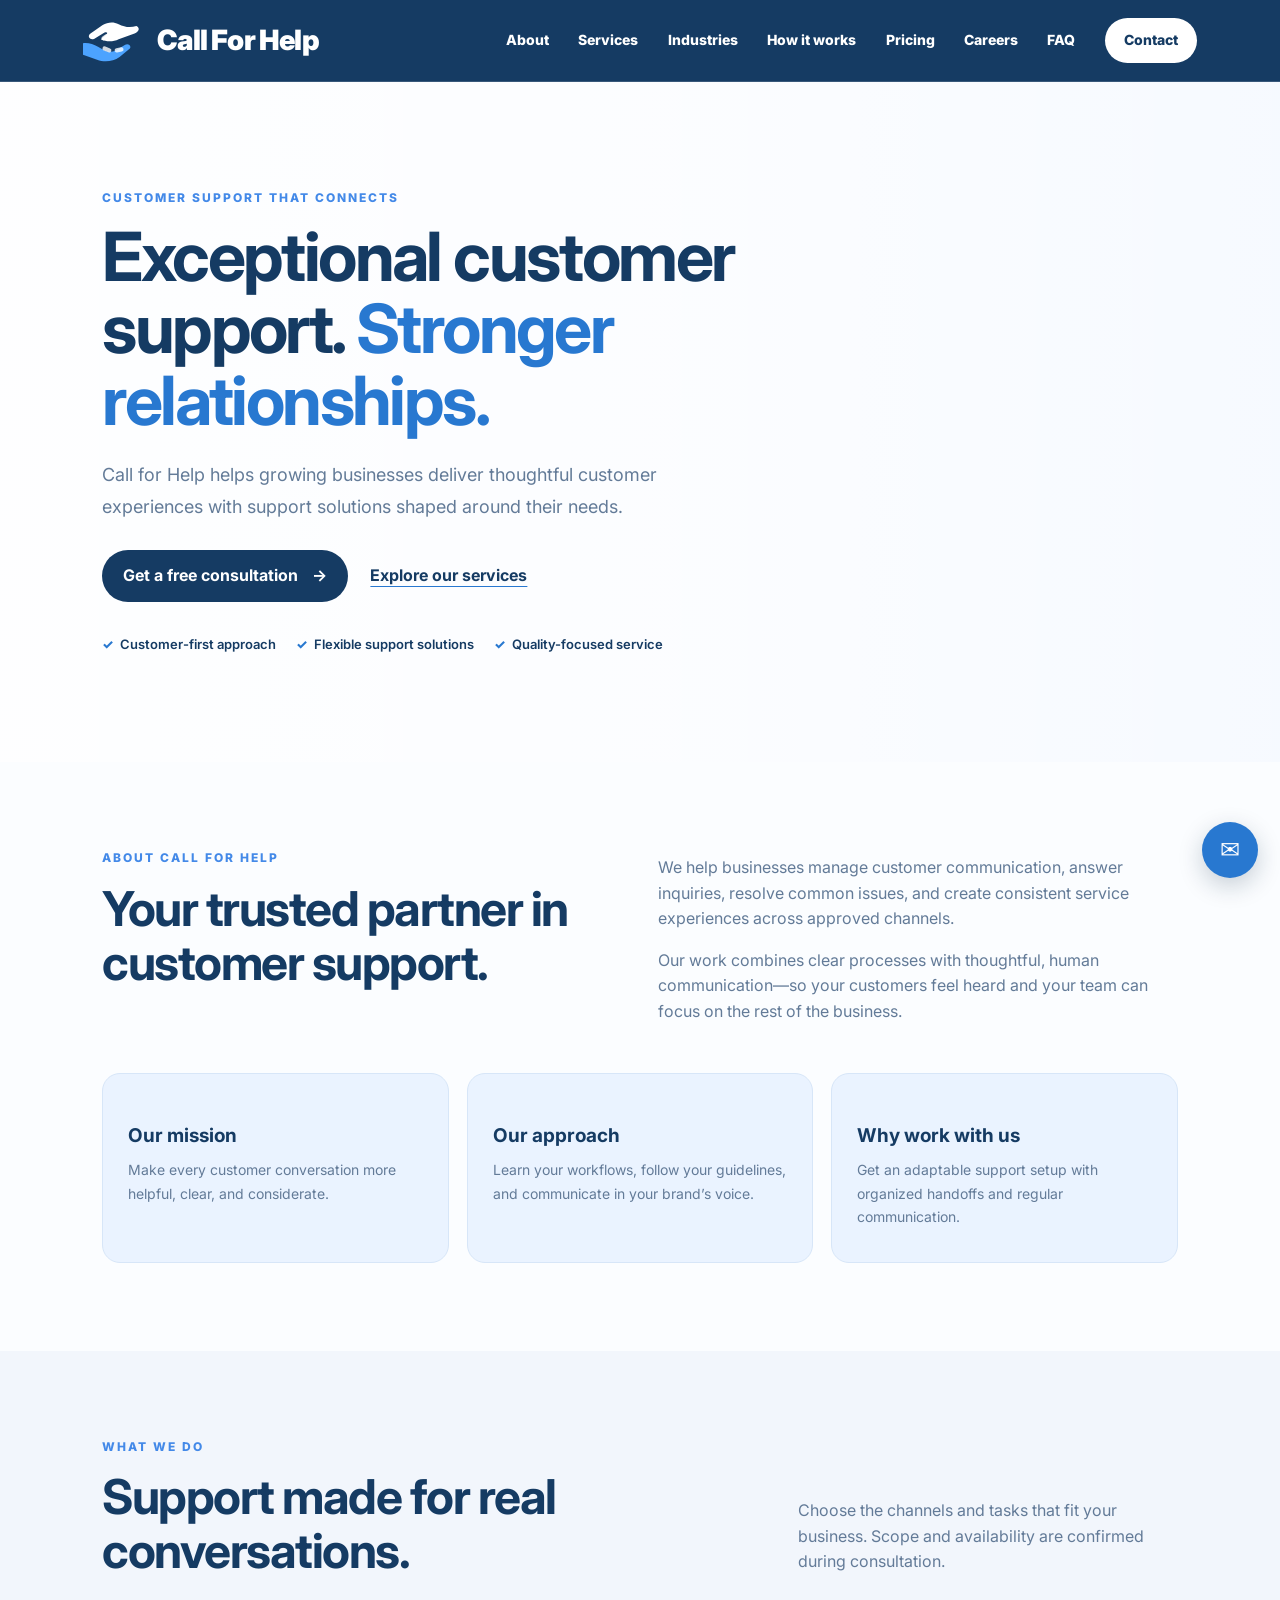
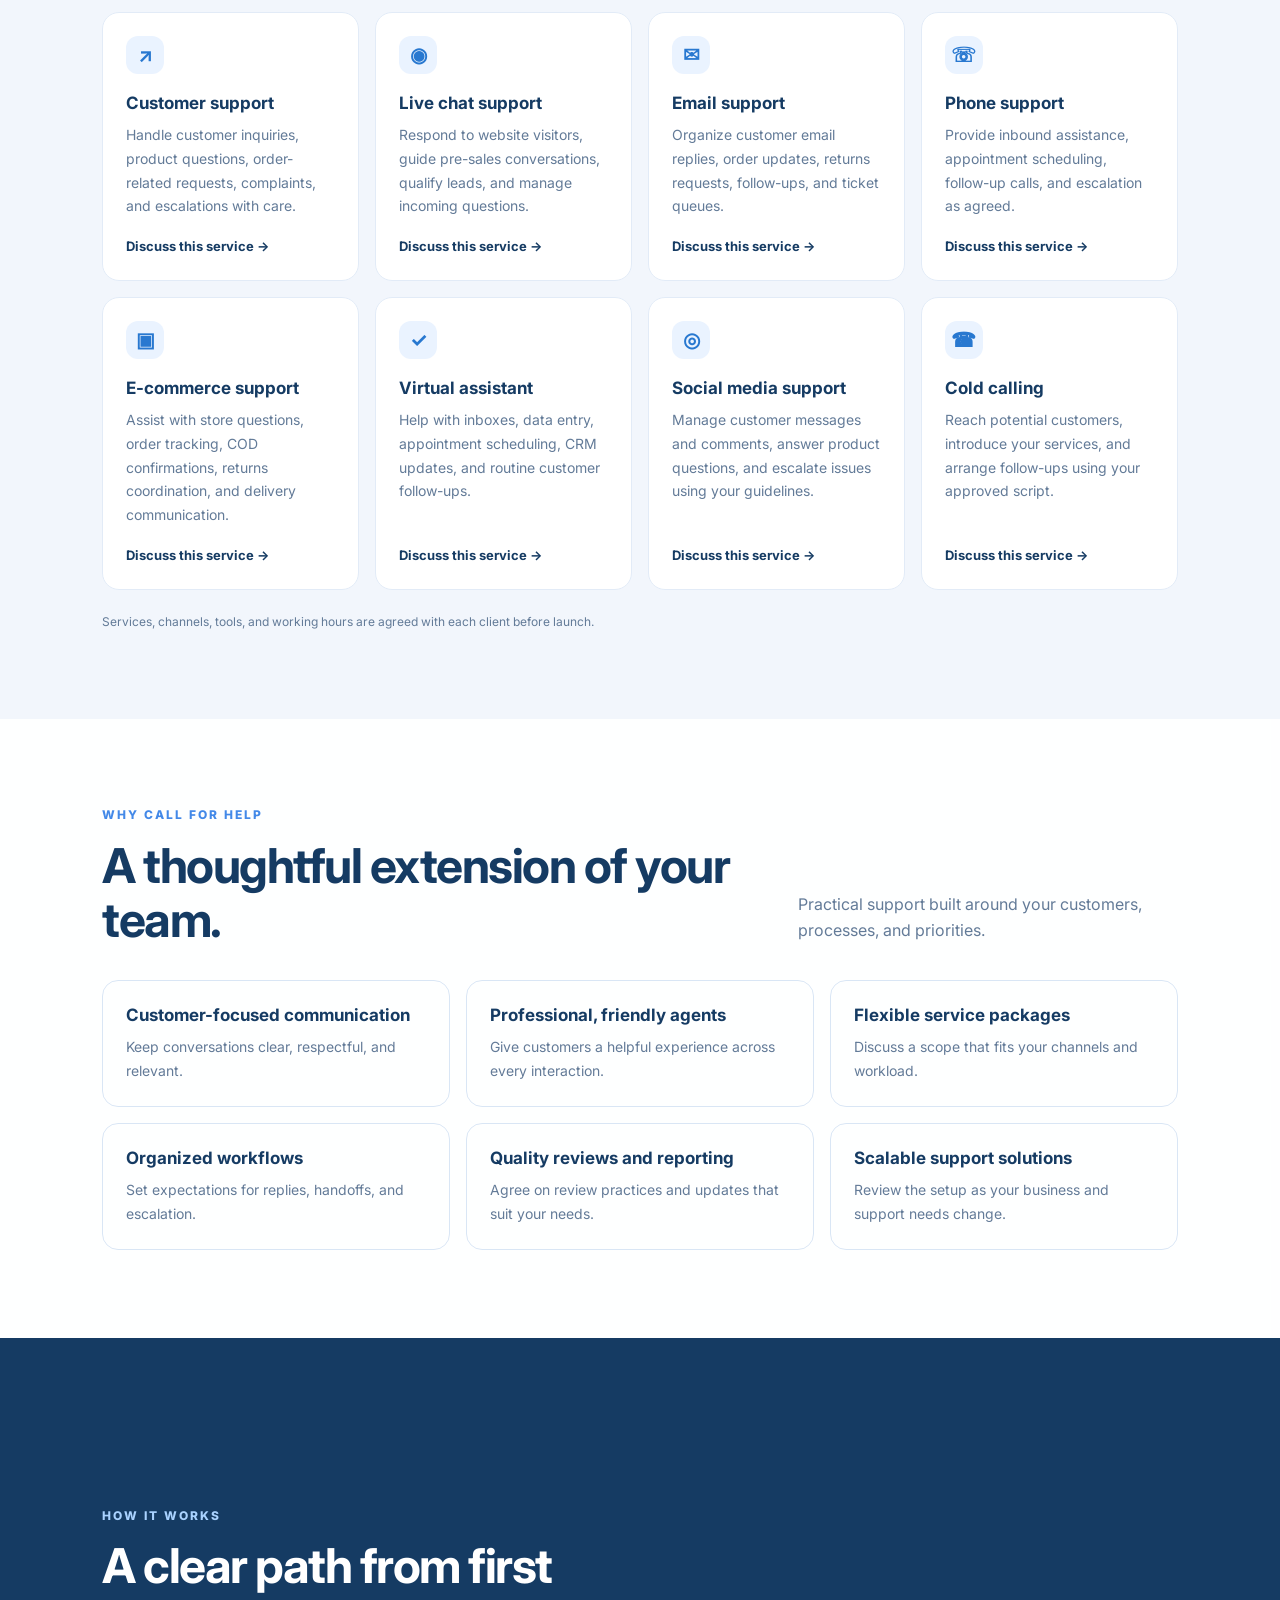
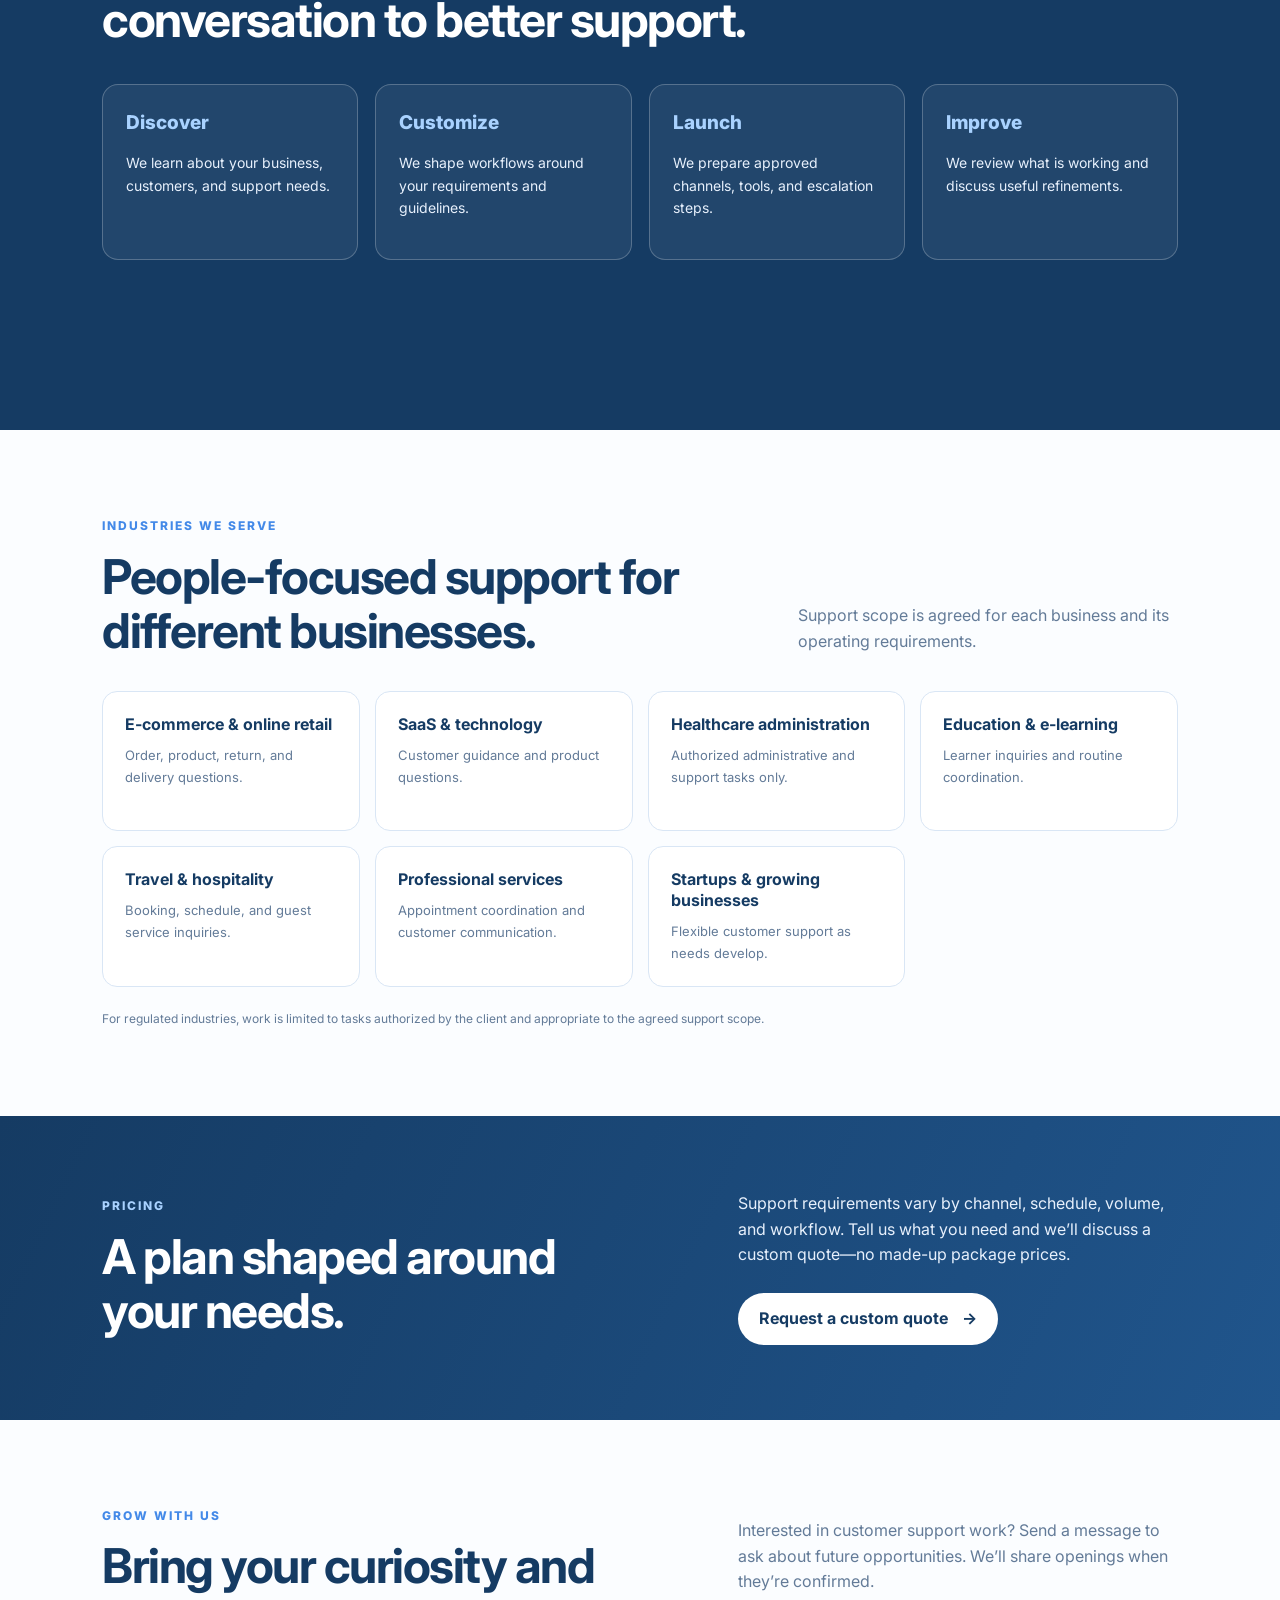
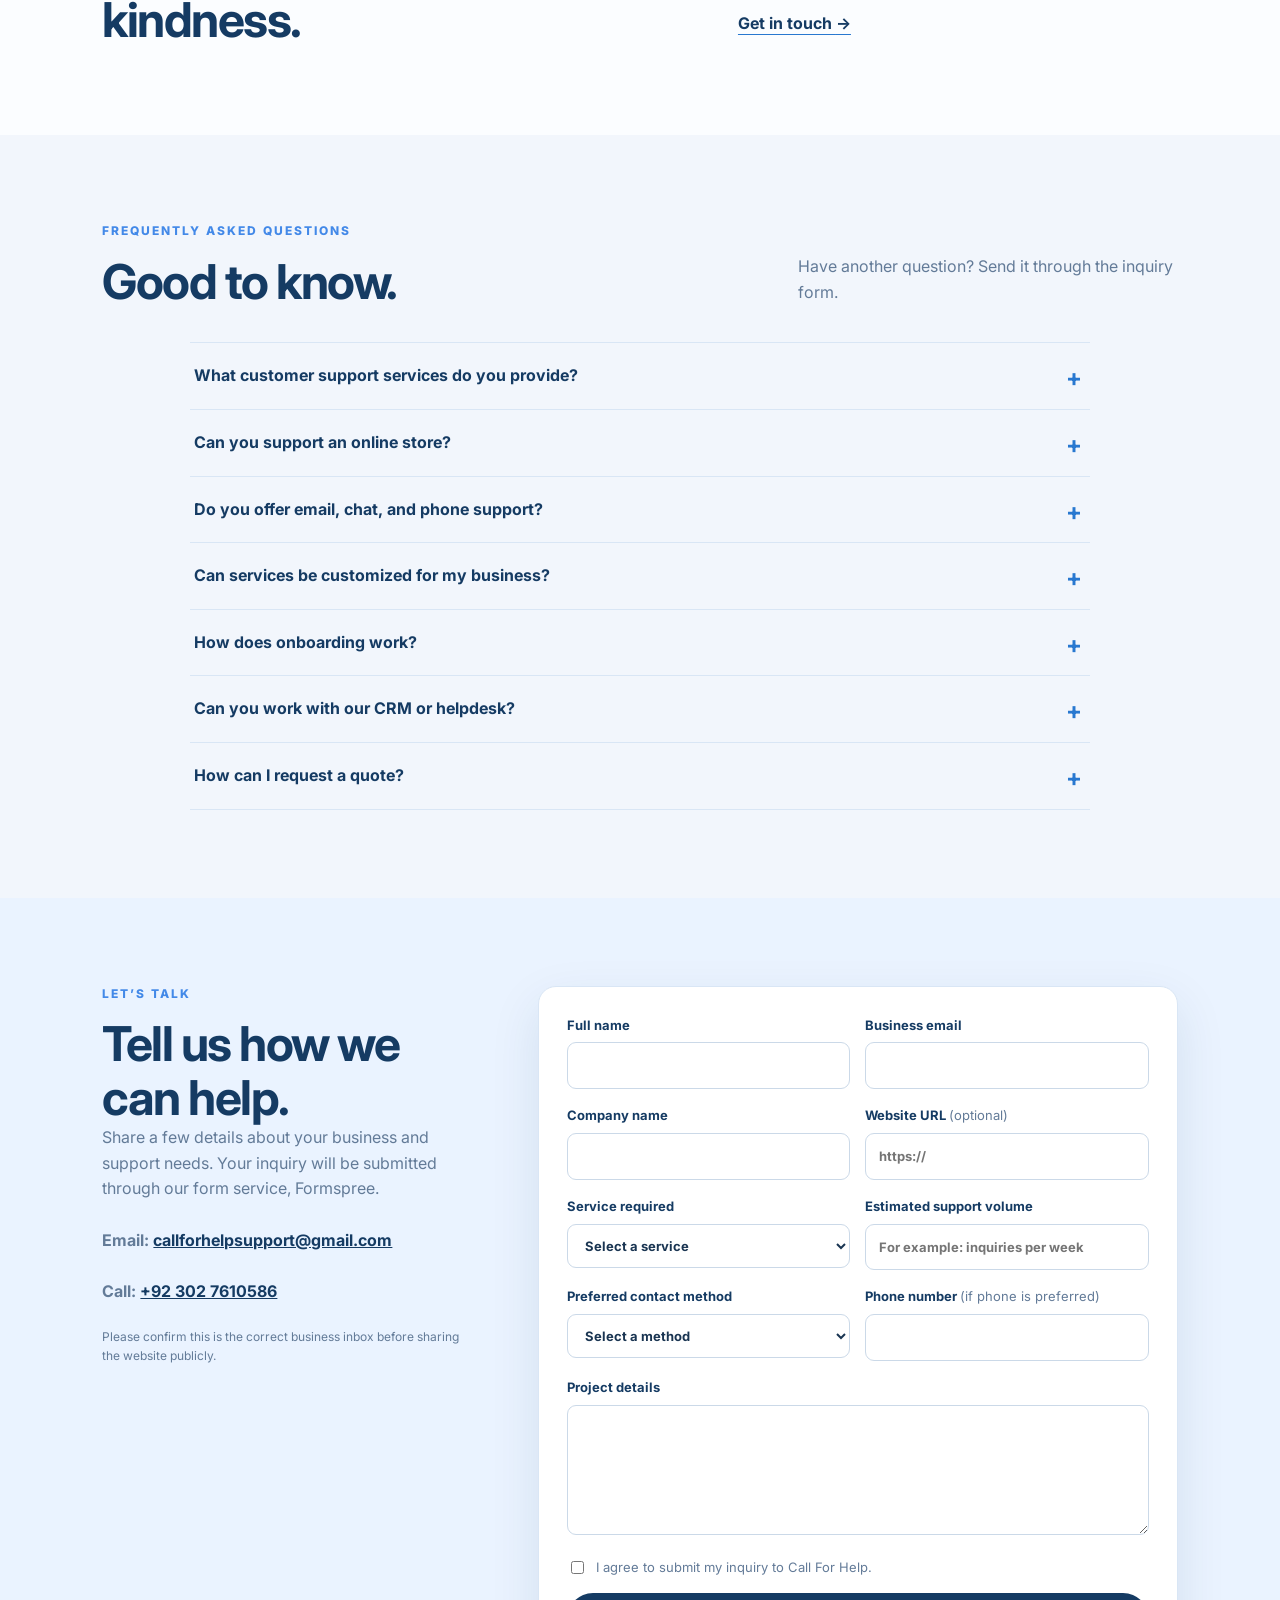
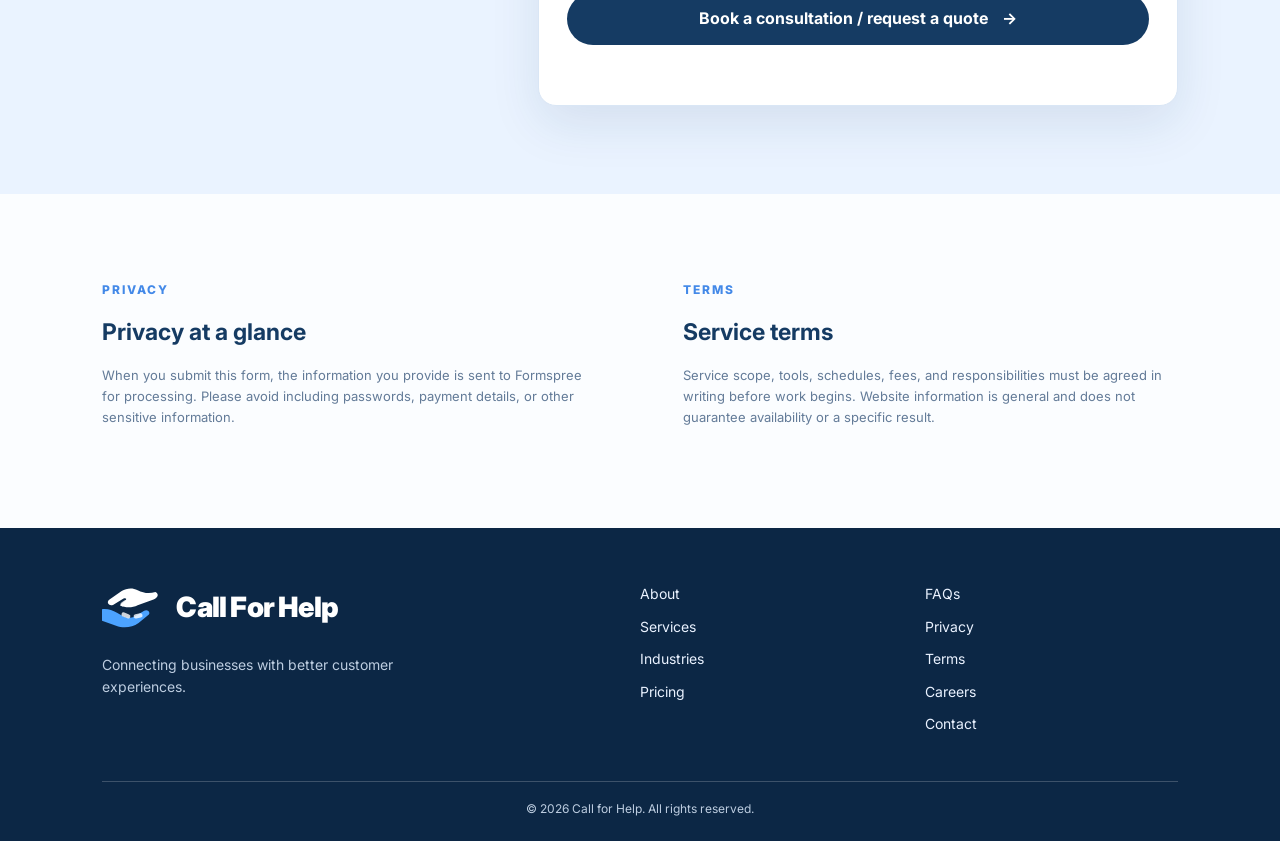
==== commit 563f5184: "Add Careers links" ====
--- a/index.html
+++ b/index.html
@@ -9,7 +9,17 @@
   <meta property="og:description" content="Customer support that helps businesses build better customer experiences.">
   <meta property="og:type" content="website">
   <title>Call For Help | Customer Support, Live Chat & Virtual Assistant Services</title>
+  <script type="application/ld+json">
+{
+  "@context": "https://schema.org",
+  "@type": "WebSite",
+  "name": "Call For Help",
+  "alternateName": "Call for Help",
+  "url": "https://callforhelp.online/"
+}
+</script>
   <link rel="icon" type="image/svg+xml" href="favicon.svg">
+  <link rel="icon" type="image/png" sizes="48x48" href="/favicon-48.png">
   <link rel="preconnect" href="https://fonts.googleapis.com">
   <link rel="preconnect" href="https://fonts.gstatic.com" crossorigin>
   <link href="https://fonts.googleapis.com/css2?family=Inter:wght@400;500;600;700;800&display=swap" rel="stylesheet">
@@ -30,8 +40,9 @@
       <a href="industries.html">Industries</a>
       <a href="#how-it-works">How it works</a>
       <a href="pricing.html">Pricing</a>
-      <a href="#faq">FAQ</a>
-      <a class="nav-cta" href="contact.html">Contact</a>
+<a href="#careers">Careers</a>
+<a href="#faq">FAQ</a>
+<a class="nav-cta" href="contact.html">Contact</a>
     </nav>
   </header>
 
@@ -219,6 +230,7 @@
   <a href="#faq">FAQs</a>
   <a href="#privacy">Privacy</a>
   <a href="#terms">Terms</a>
+  <a href="#careers">Careers</a>
   <a href="contact.html">Contact</a>
 </div>
     <p class="copyright">© <span id="current-year">2026</span> Call for Help. All rights reserved.</p>
